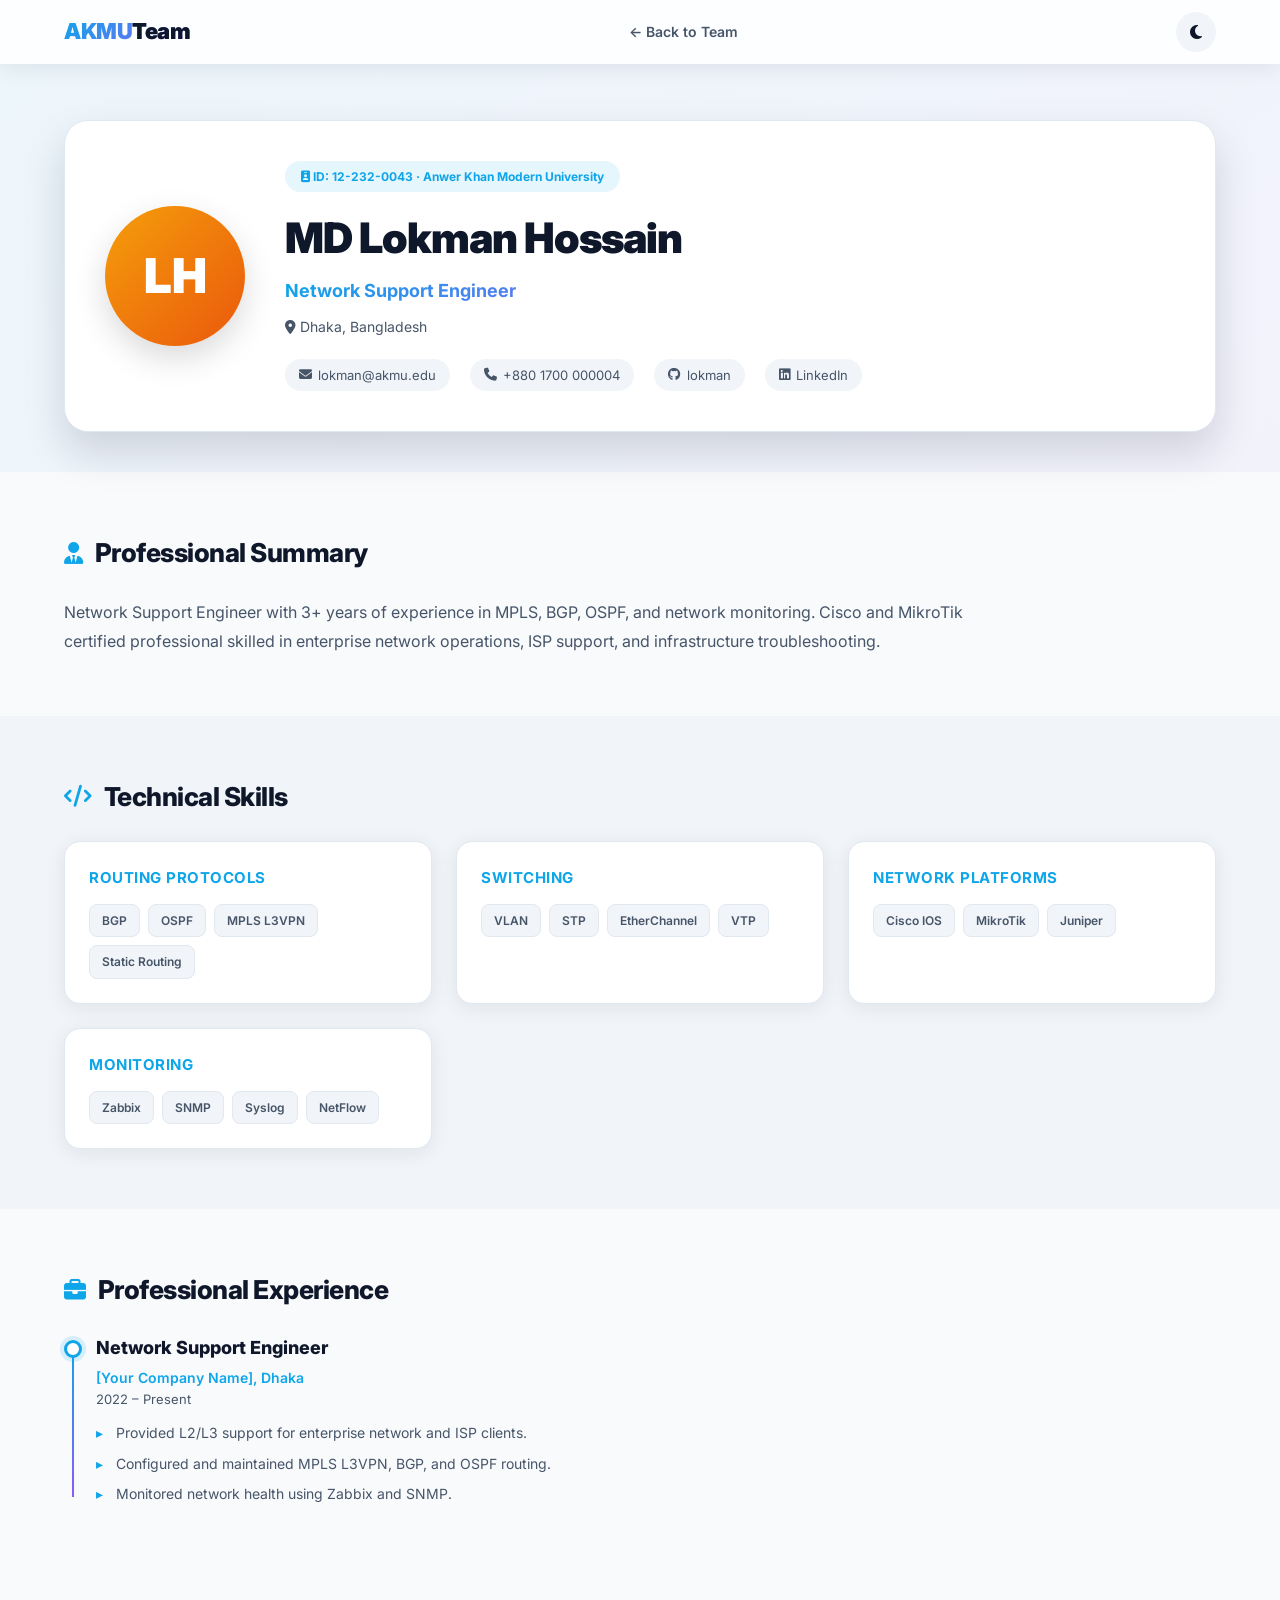
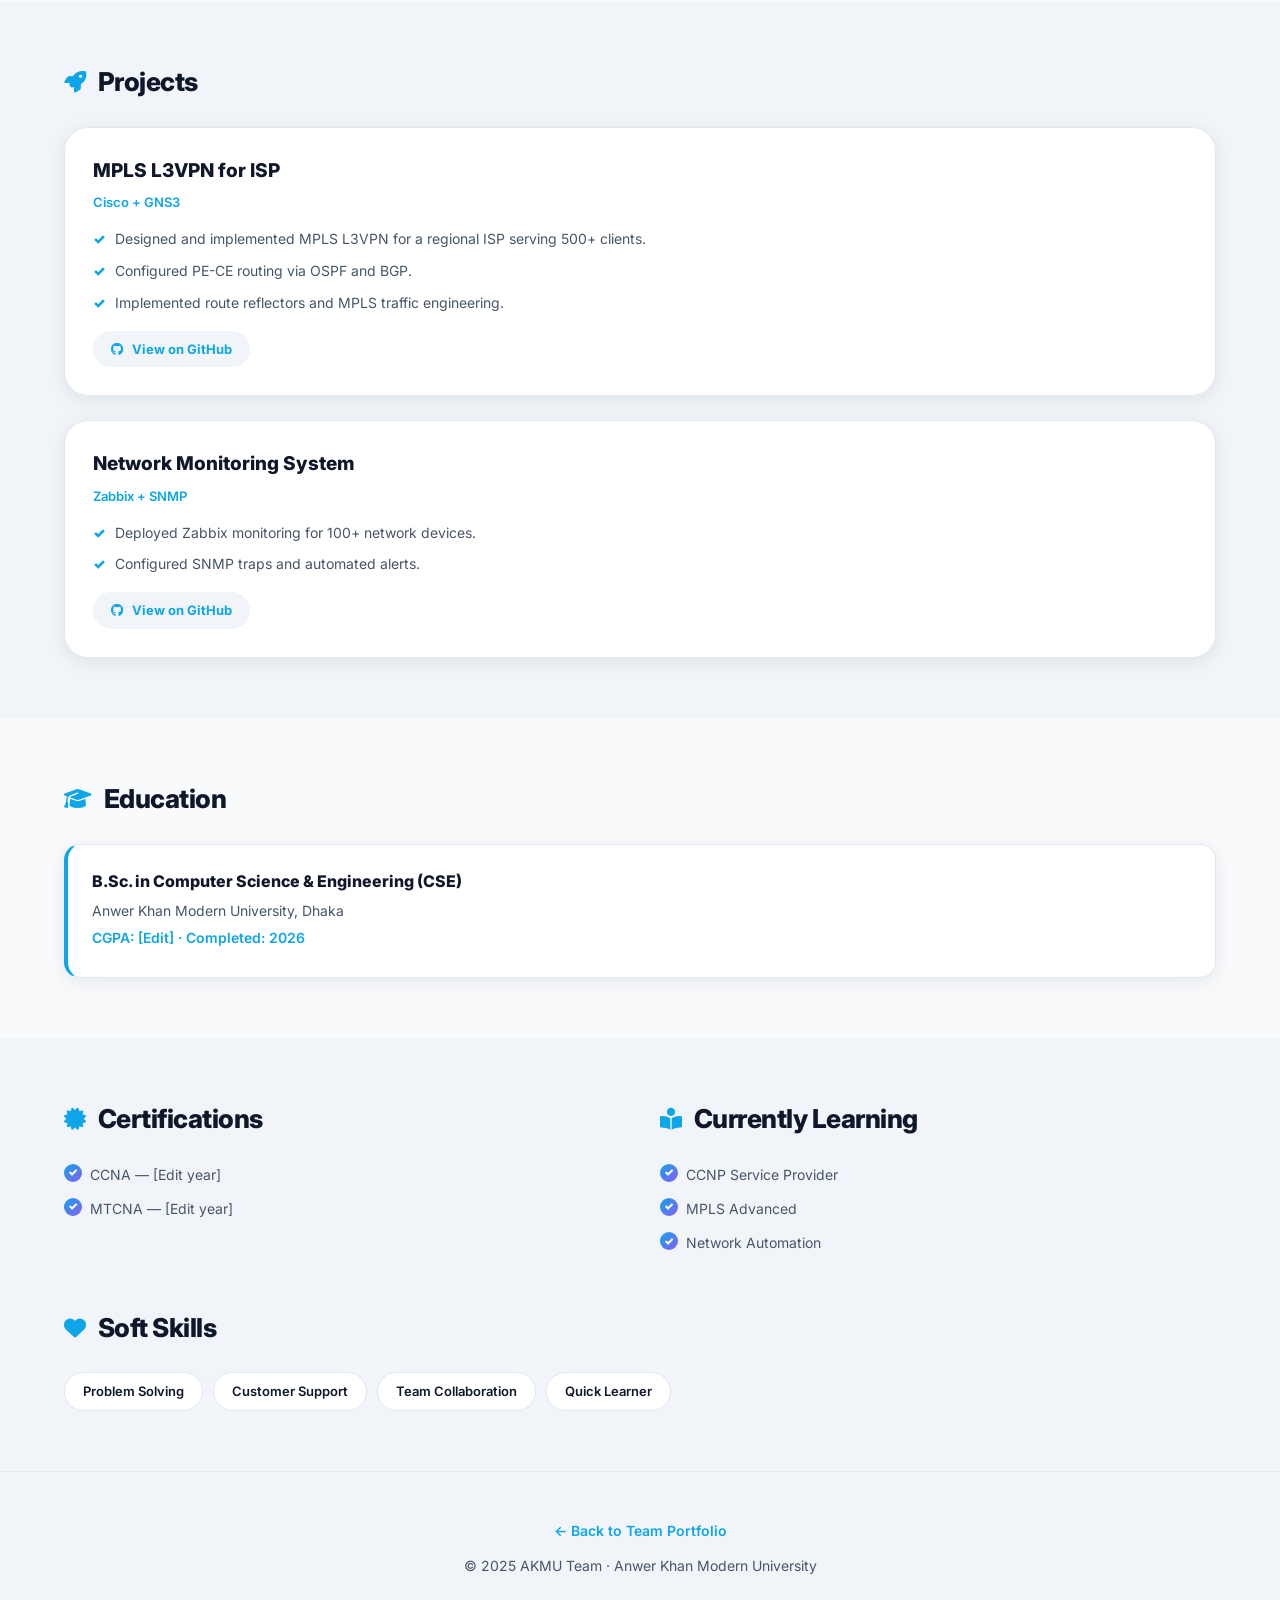
==== members/lokman.html @ a381afcb "feat: initial commit of AKMU team portfolio project" ====
<!DOCTYPE html>
<html lang="en">
<head>
  <meta charset="UTF-8" />
  <meta name="viewport" content="width=device-width, initial-scale=1.0" />
  <title>MD Lokman Hossain | Network Support Engineer — AKMU Team</title>
  <meta name="description" content="Profile of MD Lokman Hossain — Network Support Engineer. MPLS, BGP, OSPF specialist." />

  <link rel="preconnect" href="https://fonts.googleapis.com">
  <link href="https://fonts.googleapis.com/css2?family=Inter:wght@300;400;500;600;700;800;900&display=swap" rel="stylesheet">
  <link rel="stylesheet" href="https://cdnjs.cloudflare.com/ajax/libs/font-awesome/6.5.0/css/all.min.css">
  <link rel="stylesheet" href="../css/style.css">
  <link rel="stylesheet" href="../css/responsive.css">
  <link rel="stylesheet" href="../css/profile.css">
</head>
<body>

  <nav class="navbar scrolled">
    <div class="nav-container">
      <a href="../index.html" class="logo">AKMU<span>Team</span></a>
      <ul class="nav-links">
        <li><a href="../index.html#team">← Back to Team</a></li>
      </ul>
      <div class="nav-actions">
        <button class="theme-toggle" id="themeToggle" aria-label="Toggle dark mode">
          <i class="fas fa-moon"></i>
        </button>
      </div>
    </div>
  </nav>

  <section class="profile-hero">
    <div class="container">
      <div class="profile-header-card">
        <div class="profile-avatar orange"><span>LH</span></div>
        <div class="profile-intro">
          <span class="profile-badge">
            <i class="fas fa-id-badge"></i> ID: 12-232-0043 · Anwer Khan Modern University
          </span>
          <h1>MD Lokman Hossain</h1>
          <p class="profile-role gradient-text">Network Support Engineer</p>
          <p class="profile-location"><i class="fas fa-map-marker-alt"></i> Dhaka, Bangladesh</p>
          <div class="profile-contacts">
            <a href="mailto:lokman@akmu.edu"><i class="fas fa-envelope"></i> lokman@akmu.edu</a>
            <a href="tel:+8801700000004"><i class="fas fa-phone"></i> +880 1700 000004</a>
            <a href="https://github.com/lokman" target="_blank" rel="noreferrer"><i class="fab fa-github"></i> lokman</a>
            <a href="https://linkedin.com/in/lokman" target="_blank" rel="noreferrer"><i class="fab fa-linkedin"></i> LinkedIn</a>
          </div>
        </div>
      </div>
    </div>
  </section>

  <section class="profile-section">
    <div class="container">
      <h2><i class="fas fa-user-tie"></i> Professional Summary</h2>
      <p class="profile-text">
        Network Support Engineer with 3+ years of experience in MPLS, BGP, OSPF, and network monitoring.
        Cisco and MikroTik certified professional skilled in enterprise network operations, ISP support,
        and infrastructure troubleshooting.
      </p>
    </div>
  </section>

  <section class="profile-section alt">
    <div class="container">
      <h2><i class="fas fa-code"></i> Technical Skills</h2>
      <div class="skill-groups">
        <div class="skill-group">
          <h3>Routing Protocols</h3>
          <div class="skill-tags">
            <span>BGP</span><span>OSPF</span><span>MPLS L3VPN</span><span>Static Routing</span>
          </div>
        </div>
        <div class="skill-group">
          <h3>Switching</h3>
          <div class="skill-tags">
            <span>VLAN</span><span>STP</span><span>EtherChannel</span><span>VTP</span>
          </div>
        </div>
        <div class="skill-group">
          <h3>Network Platforms</h3>
          <div class="skill-tags">
            <span>Cisco IOS</span><span>MikroTik</span><span>Juniper</span>
          </div>
        </div>
        <div class="skill-group">
          <h3>Monitoring</h3>
          <div class="skill-tags">
            <span>Zabbix</span><span>SNMP</span><span>Syslog</span><span>NetFlow</span>
          </div>
        </div>
      </div>
    </div>
  </section>

  <section class="profile-section">
    <div class="container">
      <h2><i class="fas fa-briefcase"></i> Professional Experience</h2>
      <div class="timeline">
        <div class="timeline-item">
          <div class="timeline-dot"></div>
          <div class="timeline-content">
            <h3>Network Support Engineer</h3>
            <p class="timeline-company">[Your Company Name], Dhaka</p>
            <p class="timeline-period">2022 – Present</p>
            <ul>
              <li>Provided L2/L3 support for enterprise network and ISP clients.</li>
              <li>Configured and maintained MPLS L3VPN, BGP, and OSPF routing.</li>
              <li>Monitored network health using Zabbix and SNMP.</li>
            </ul>
          </div>
        </div>
      </div>
    </div>
  </section>

  <section class="profile-section alt">
    <div class="container">
      <h2><i class="fas fa-rocket"></i> Projects</h2>
      <div class="project-list">
        <article class="profile-project">
          <h3>MPLS L3VPN for ISP</h3>
          <p class="project-platform">Cisco + GNS3</p>
          <ul>
            <li>Designed and implemented MPLS L3VPN for a regional ISP serving 500+ clients.</li>
            <li>Configured PE-CE routing via OSPF and BGP.</li>
            <li>Implemented route reflectors and MPLS traffic engineering.</li>
          </ul>
          <a href="#" class="project-link"><i class="fab fa-github"></i> View on GitHub</a>
        </article>

        <article class="profile-project">
          <h3>Network Monitoring System</h3>
          <p class="project-platform">Zabbix + SNMP</p>
          <ul>
            <li>Deployed Zabbix monitoring for 100+ network devices.</li>
            <li>Configured SNMP traps and automated alerts.</li>
          </ul>
          <a href="#" class="project-link"><i class="fab fa-github"></i> View on GitHub</a>
        </article>
      </div>
    </div>
  </section>

  <section class="profile-section">
    <div class="container">
      <h2><i class="fas fa-graduation-cap"></i> Education</h2>
      <div class="education-grid">
        <div class="education-card">
          <h3>B.Sc. in Computer Science & Engineering (CSE)</h3>
          <p>Anwer Khan Modern University, Dhaka</p>
          <p class="edu-meta">CGPA: [Edit] · Completed: 2026</p>
        </div>
      </div>
    </div>
  </section>

  <section class="profile-section alt">
    <div class="container">
      <div class="two-col">
        <div>
          <h2><i class="fas fa-certificate"></i> Certifications</h2>
          <ul class="check-list">
            <li>CCNA — [Edit year]</li>
            <li>MTCNA — [Edit year]</li>
          </ul>
        </div>
        <div>
          <h2><i class="fas fa-book-reader"></i> Currently Learning</h2>
          <ul class="check-list">
            <li>CCNP Service Provider</li>
            <li>MPLS Advanced</li>
            <li>Network Automation</li>
          </ul>
        </div>
      </div>

      <h2 style="margin-top: 40px;"><i class="fas fa-heart"></i> Soft Skills</h2>
      <div class="soft-skills">
        <span>Problem Solving</span>
        <span>Customer Support</span>
        <span>Team Collaboration</span>
        <span>Quick Learner</span>
      </div>
    </div>
  </section>

  <footer class="footer">
    <div class="container">
      <p><a href="../index.html#team" style="color: var(--primary); font-weight: 600;">← Back to Team Portfolio</a></p>
      <p style="margin-top: 12px;">© 2025 AKMU Team · Anwer Khan Modern University</p>
    </div>
  </footer>

  <script src="../js/darkmode.js"></script>
</body>
</html>
---- css/style.css ----
* { margin: 0; padding: 0; box-sizing: border-box; }

:root {
  --primary: #0ea5e9;
  --accent: #8b5cf6;
  --pink: #ec4899;
  --bg: #f8fafc;
  --bg-alt: #f1f5f9;
  --card: #ffffff;
  --text: #0f172a;
  --text-soft: #475569;
  --border: #e2e8f0;
  --shadow: 0 4px 20px rgba(15, 23, 42, 0.08);
  --shadow-lg: 0 20px 40px rgba(15, 23, 42, 0.15);
  --radius: 16px;
  --radius-lg: 24px;
  --transition: all 0.3s cubic-bezier(0.4, 0, 0.2, 1);
}

body.dark {
  --bg: #0f172a;
  --bg-alt: #1e293b;
  --card: #1e293b;
  --text: #f1f5f9;
  --text-soft: #94a3b8;
  --border: #334155;
  --shadow: 0 4px 20px rgba(0, 0, 0, 0.3);
  --shadow-lg: 0 20px 40px rgba(0, 0, 0, 0.5);
}

html { scroll-behavior: smooth; }

body {
  font-family: 'Inter', system-ui, -apple-system, sans-serif;
  background: var(--bg);
  color: var(--text);
  line-height: 1.6;
  overflow-x: hidden;
  transition: background 0.3s, color 0.3s;
}

img { max-width: 100%; display: block; }
a { text-decoration: none; color: inherit; }
ul { list-style: none; }

.container { max-width: 1200px; margin: 0 auto; padding: 0 24px; }
.container-narrow { max-width: 720px; margin: 0 auto; padding: 0 24px; }
.section { padding: 100px 0; }

.section-header { text-align: center; margin-bottom: 60px; }

.section-tag {
  display: inline-block;
  font-size: 13px;
  font-weight: 700;
  text-transform: uppercase;
  letter-spacing: 2px;
  color: var(--primary);
  margin-bottom: 12px;
}

.section-header h2 {
  font-size: clamp(28px, 4vw, 48px);
  font-weight: 800;
  margin-bottom: 16px;
  letter-spacing: -0.5px;
}

.section-header p {
  color: var(--text-soft);
  max-width: 620px;
  margin: 0 auto;
  font-size: 16px;
}

.gradient-text {
  background: linear-gradient(135deg, #0ea5e9 0%, #8b5cf6 50%, #ec4899 100%);
  -webkit-background-clip: text;
  background-clip: text;
  -webkit-text-fill-color: transparent;
}

/* NAVBAR */
.navbar {
  position: fixed;
  top: 0; left: 0; width: 100%;
  z-index: 1000;
  padding: 16px 0;
  transition: var(--transition);
}

.navbar.scrolled {
  background: rgba(255, 255, 255, 0.85);
  backdrop-filter: blur(20px);
  -webkit-backdrop-filter: blur(20px);
  box-shadow: var(--shadow);
  padding: 12px 0;
}

body.dark .navbar.scrolled { background: rgba(15, 23, 42, 0.85); }

.nav-container {
  max-width: 1200px;
  margin: 0 auto;
  padding: 0 24px;
  display: flex;
  align-items: center;
  justify-content: space-between;
}

.logo {
  font-size: 22px;
  font-weight: 900;
  letter-spacing: -0.5px;
  background: linear-gradient(135deg, #0ea5e9, #8b5cf6);
  -webkit-background-clip: text;
  background-clip: text;
  -webkit-text-fill-color: transparent;
}

.logo span { -webkit-text-fill-color: var(--text); color: var(--text); }

.nav-links { display: flex; gap: 36px; }

.nav-links a {
  font-size: 14px;
  font-weight: 600;
  color: var(--text-soft);
  position: relative;
  transition: var(--transition);
}

.nav-links a::after {
  content: '';
  position: absolute;
  bottom: -6px; left: 0;
  width: 0; height: 2px;
  background: linear-gradient(90deg, var(--primary), var(--accent));
  transition: width 0.3s;
}

.nav-links a:hover, .nav-links a.active { color: var(--primary); }
.nav-links a:hover::after, .nav-links a.active::after { width: 100%; }

.nav-actions { display: flex; align-items: center; gap: 12px; }

.theme-toggle, .hamburger {
  width: 40px; height: 40px;
  border-radius: 50%;
  border: none;
  background: var(--bg-alt);
  color: var(--text);
  cursor: pointer;
  font-size: 16px;
  transition: var(--transition);
  display: flex;
  align-items: center;
  justify-content: center;
}

.theme-toggle:hover {
  background: linear-gradient(135deg, var(--primary), var(--accent));
  color: #fff;
  transform: rotate(20deg);
}

.hamburger { display: none; }

/* HERO */
.hero {
  min-height: 100vh;
  display: flex;
  align-items: center;
  justify-content: center;
  position: relative;
  overflow: hidden;
  padding: 100px 24px 60px;
}

.blob {
  position: absolute;
  border-radius: 50%;
  filter: blur(80px);
  opacity: 0.4;
  animation: float 8s ease-in-out infinite;
}

.blob-1 { width: 400px; height: 400px; background: #38bdf8; top: -100px; left: -100px; }
.blob-2 { width: 350px; height: 350px; background: #a78bfa; bottom: -80px; right: -80px; animation-delay: 2s; }
.blob-3 { width: 250px; height: 250px; background: #f472b6; top: 40%; right: 20%; animation-delay: 4s; }

@keyframes float {
  0%, 100% { transform: translate(0, 0) scale(1); }
  50% { transform: translate(30px, -30px) scale(1.1); }
}

.hero-content { max-width: 900px; text-align: center; position: relative; z-index: 2; }

.hero-badge {
  display: inline-block;
  padding: 8px 20px;
  font-size: 13px;
  font-weight: 600;
  border-radius: 999px;
  background: rgba(14, 165, 233, 0.1);
  color: var(--primary);
  border: 1px solid rgba(14, 165, 233, 0.2);
  margin-bottom: 28px;
  animation: fadeUp 0.8s ease-out;
}

.hero h1 {
  font-size: clamp(36px, 6vw, 76px);
  font-weight: 900;
  line-height: 1.1;
  letter-spacing: -2px;
  margin-bottom: 28px;
  animation: fadeUp 0.8s ease-out 0.1s both;
}

.hero-desc {
  font-size: clamp(15px, 1.5vw, 18px);
  color: var(--text-soft);
  max-width: 640px;
  margin: 0 auto 40px;
  animation: fadeUp 0.8s ease-out 0.2s both;
}

.hero-buttons {
  display: flex;
  gap: 16px;
  justify-content: center;
  flex-wrap: wrap;
  animation: fadeUp 0.8s ease-out 0.3s both;
}

@keyframes fadeUp {
  from { opacity: 0; transform: translateY(30px); }
  to { opacity: 1; transform: translateY(0); }
}

.btn {
  display: inline-flex;
  align-items: center;
  gap: 10px;
  padding: 14px 28px;
  border-radius: 999px;
  font-size: 15px;
  font-weight: 700;
  cursor: pointer;
  border: none;
  transition: var(--transition);
  white-space: nowrap;
}

.btn-primary {
  background: linear-gradient(135deg, var(--primary), var(--accent));
  color: #fff;
  box-shadow: 0 8px 24px rgba(14, 165, 233, 0.35);
}

.btn-primary:hover { transform: translateY(-3px); box-shadow: 0 12px 32px rgba(14, 165, 233, 0.5); }

.btn-outline {
  background: transparent;
  color: var(--text);
  border: 2px solid var(--border);
}

.btn-outline:hover { border-color: var(--primary); color: var(--primary); transform: translateY(-3px); }

.scroll-down {
  position: absolute;
  bottom: 30px;
  left: 50%;
  transform: translateX(-50%);
  width: 44px; height: 44px;
  border-radius: 50%;
  background: var(--card);
  box-shadow: var(--shadow);
  display: flex;
  align-items: center;
  justify-content: center;
  color: var(--primary);
  animation: bounce 2s infinite;
  z-index: 2;
}

@keyframes bounce {
  0%, 100% { transform: translateX(-50%) translateY(0); }
  50% { transform: translateX(-50%) translateY(-10px); }
}

/* ABOUT */
.about { background: var(--bg-alt); }

.stats-grid { display: grid; grid-template-columns: repeat(4, 1fr); gap: 24px; }

.stat-card {
  background: var(--card);
  padding: 32px 20px;
  border-radius: var(--radius);
  text-align: center;
  box-shadow: var(--shadow);
  transition: var(--transition);
  border: 1px solid var(--border);
}

.stat-card:hover { transform: translateY(-6px); box-shadow: var(--shadow-lg); }
.stat-card h3 { font-size: 42px; font-weight: 900; letter-spacing: -1.5px; margin-bottom: 8px; }
.stat-card p { color: var(--text-soft); font-size: 14px; font-weight: 500; }

/* TEAM */
.team-grid {
  display: grid;
  grid-template-columns: repeat(auto-fit, minmax(260px, 1fr));
  gap: 30px;
}

.member-card {
  background: var(--card);
  border-radius: var(--radius-lg);
  overflow: hidden;
  box-shadow: var(--shadow);
  transition: var(--transition);
  border: 1px solid var(--border);
}

.member-card:hover { transform: translateY(-10px); box-shadow: var(--shadow-lg); }

.member-header { height: 110px; position: relative; }

.member-header.blue   { background: linear-gradient(135deg, #0ea5e9, #2563eb); }
.member-header.green  { background: linear-gradient(135deg, #10b981, #0d9488); }
.member-header.red    { background: linear-gradient(135deg, #f43f5e, #dc2626); }
.member-header.orange { background: linear-gradient(135deg, #f59e0b, #ea580c); }

.member-avatar {
  position: absolute;
  bottom: -40px;
  left: 50%;
  transform: translateX(-50%);
  width: 90px; height: 90px;
  border-radius: 50%;
  background: var(--card);
  display: flex;
  align-items: center;
  justify-content: center;
  font-size: 28px;
  font-weight: 900;
  box-shadow: 0 8px 24px rgba(0, 0, 0, 0.15);
  border: 4px solid var(--card);
}

.member-header.blue   .member-avatar { color: #2563eb; }
.member-header.green  .member-avatar { color: #0d9488; }
.member-header.red    .member-avatar { color: #dc2626; }
.member-header.orange .member-avatar { color: #ea580c; }

.member-body { padding: 56px 24px 28px; text-align: center; }

.member-name { font-size: 18px; font-weight: 800; margin-bottom: 4px; color: var(--text); }
.member-role { font-size: 14px; font-weight: 600; color: var(--primary); margin-bottom: 4px; }
.member-id { font-size: 12px; color: var(--text-soft); margin-bottom: 16px; }
.member-id i { color: var(--primary); }

.member-bio {
  font-size: 13px;
  color: var(--text-soft);
  line-height: 1.6;
  margin-bottom: 18px;
  min-height: 84px;
}

.member-skills {
  display: flex;
  flex-wrap: wrap;
  justify-content: center;
  gap: 6px;
  margin-bottom: 20px;
}

.skill-tag {
  font-size: 11px;
  font-weight: 600;
  padding: 4px 10px;
  border-radius: 999px;
  background: var(--bg-alt);
  color: var(--text-soft);
  border: 1px solid var(--border);
}

.member-socials { display: flex; justify-content: center; gap: 10px; margin-bottom: 18px; }

.social-btn {
  width: 38px; height: 38px;
  border-radius: 50%;
  background: var(--bg-alt);
  display: flex;
  align-items: center;
  justify-content: center;
  color: var(--text-soft);
  transition: var(--transition);
  font-size: 15px;
}

.social-btn:hover {
  background: linear-gradient(135deg, var(--primary), var(--accent));
  color: #fff;
  transform: translateY(-3px) scale(1.1);
}

.view-profile {
  display: inline-flex;
  align-items: center;
  gap: 8px;
  font-size: 13px;
  font-weight: 700;
  color: var(--primary);
  padding: 10px 20px;
  border-radius: 999px;
  background: rgba(14, 165, 233, 0.08);
  transition: var(--transition);
}

.view-profile:hover { gap: 12px; background: var(--primary); color: #fff; }

/* SKILLS */
.skills { background: var(--bg-alt); }

.skills-cloud {
  display: flex;
  flex-wrap: wrap;
  justify-content: center;
  gap: 12px;
}

.skill-pill {
  padding: 12px 24px;
  background: var(--card);
  border: 1px solid var(--border);
  border-radius: 999px;
  font-size: 14px;
  font-weight: 600;
  color: var(--text);
  transition: var(--transition);
  cursor: default;
}

.skill-pill:hover {
  border-color: var(--primary);
  color: var(--primary);
  transform: translateY(-3px);
  box-shadow: 0 8px 20px rgba(14, 165, 233, 0.15);
}

/* PROJECTS */
.projects-grid {
  display: grid;
  grid-template-columns: repeat(auto-fit, minmax(320px, 1fr));
  gap: 24px;
}

.project-card {
  background: var(--card);
  padding: 28px;
  border-radius: var(--radius-lg);
  border: 1px solid var(--border);
  box-shadow: var(--shadow);
  transition: var(--transition);
  display: flex;
  flex-direction: column;
}

.project-card:hover {
  transform: translateY(-8px);
  box-shadow: var(--shadow-lg);
  border-color: var(--primary);
}

.project-card h3 { font-size: 19px; font-weight: 800; margin-bottom: 8px; color: var(--text); }
.project-author { font-size: 13px; color: var(--primary); font-weight: 600; margin-bottom: 12px; }
.project-card p { font-size: 14px; color: var(--text-soft); line-height: 1.6; margin-bottom: 18px; flex-grow: 1; }

.project-tags { display: flex; flex-wrap: wrap; gap: 8px; margin-bottom: 18px; }

.project-tag {
  font-size: 12px;
  font-weight: 600;
  padding: 4px 12px;
  border-radius: 999px;
  background: rgba(14, 165, 233, 0.1);
  color: var(--primary);
}

.project-links { display: flex; gap: 16px; font-size: 13px; font-weight: 600; }

.project-links a {
  color: var(--primary);
  display: inline-flex;
  align-items: center;
  gap: 6px;
  transition: var(--transition);
}

.project-links a:hover { gap: 10px; }

/* CONTACT */
.contact-info {
  display: flex;
  justify-content: center;
  gap: 20px;
  margin-bottom: 40px;
  flex-wrap: wrap;
}

.info-item {
  display: flex;
  align-items: center;
  gap: 10px;
  padding: 14px 22px;
  background: var(--card);
  border-radius: var(--radius);
  border: 1px solid var(--border);
  font-size: 14px;
  font-weight: 600;
  box-shadow: var(--shadow);
}

.info-item i { color: var(--primary); }

.contact-form { display: flex; flex-direction: column; gap: 16px; }
.form-row { display: grid; grid-template-columns: 1fr 1fr; gap: 16px; }

.contact-form input,
.contact-form textarea {
  width: 100%;
  padding: 15px 20px;
  border-radius: var(--radius);
  border: 1px solid var(--border);
  background: var(--card);
  color: var(--text);
  font-family: inherit;
  font-size: 15px;
  transition: var(--transition);
  resize: vertical;
}

.contact-form input:focus,
.contact-form textarea:focus {
  outline: none;
  border-color: var(--primary);
  box-shadow: 0 0 0 4px rgba(14, 165, 233, 0.12);
}

.contact-form button { align-self: center; }

/* FOOTER */
.footer {
  padding: 48px 0 32px;
  text-align: center;
  border-top: 1px solid var(--border);
  background: var(--bg-alt);
}

.footer h3 { font-size: 22px; font-weight: 900; margin-bottom: 12px; }
.footer p { font-size: 14px; color: var(--text-soft); margin-bottom: 6px; }
.footer-sub { font-size: 12px; opacity: 0.7; }
---- css/responsive.css ----
@media (max-width: 900px) {
  .stats-grid { grid-template-columns: repeat(2, 1fr); }

  .nav-links {
    position: fixed;
    top: 72px;
    left: 0;
    width: 100%;
    flex-direction: column;
    gap: 0;
    background: var(--card);
    padding: 20px 0;
    box-shadow: var(--shadow);
    transform: translateY(-150%);
    transition: transform 0.4s ease;
    z-index: 999;
  }

  .nav-links.open { transform: translateY(0); }
  .nav-links li { width: 100%; text-align: center; }
  .nav-links a { display: block; padding: 14px 24px; }
  .nav-links a::after { display: none; }
  .hamburger { display: flex; }
}

@media (max-width: 600px) {
  .section { padding: 70px 0; }
  .stats-grid { grid-template-columns: repeat(2, 1fr); gap: 14px; }
  .stat-card { padding: 24px 12px; }
  .stat-card h3 { font-size: 32px; }
  .form-row { grid-template-columns: 1fr; }
  .hero-buttons { flex-direction: column; align-items: stretch; }
  .btn { justify-content: center; }
  .contact-info { flex-direction: column; align-items: center; }
}
---- css/profile.css ----
.profile-hero {
  padding: 120px 0 40px;
  background: linear-gradient(135deg, rgba(14, 165, 233, 0.05), rgba(139, 92, 246, 0.05));
}

.profile-header-card {
  background: var(--card);
  border-radius: var(--radius-lg);
  padding: 40px;
  box-shadow: var(--shadow-lg);
  border: 1px solid var(--border);
  display: flex;
  align-items: center;
  gap: 40px;
  flex-wrap: wrap;
}

.profile-avatar {
  width: 140px;
  height: 140px;
  border-radius: 50%;
  display: flex;
  align-items: center;
  justify-content: center;
  font-size: 48px;
  font-weight: 900;
  color: #fff;
  flex-shrink: 0;
  box-shadow: 0 12px 32px rgba(0, 0, 0, 0.15);
}

.profile-avatar.blue   { background: linear-gradient(135deg, #0ea5e9, #2563eb); }
.profile-avatar.green  { background: linear-gradient(135deg, #10b981, #0d9488); }
.profile-avatar.red    { background: linear-gradient(135deg, #f43f5e, #dc2626); }
.profile-avatar.orange { background: linear-gradient(135deg, #f59e0b, #ea580c); }

.profile-intro { flex: 1; min-width: 280px; }

.profile-badge {
  display: inline-block;
  padding: 6px 16px;
  font-size: 12px;
  font-weight: 700;
  border-radius: 999px;
  background: rgba(14, 165, 233, 0.1);
  color: var(--primary);
  margin-bottom: 12px;
}

.profile-intro h1 {
  font-size: clamp(28px, 4vw, 42px);
  font-weight: 900;
  letter-spacing: -1px;
  margin-bottom: 6px;
}

.profile-role { font-size: 18px; font-weight: 700; margin-bottom: 10px; }

.profile-location { font-size: 14px; color: var(--text-soft); margin-bottom: 20px; }

.profile-contacts { display: flex; flex-wrap: wrap; gap: 12px 20px; font-size: 13px; }

.profile-contacts a {
  display: inline-flex;
  align-items: center;
  gap: 6px;
  color: var(--text-soft);
  padding: 6px 14px;
  border-radius: 999px;
  background: var(--bg-alt);
  transition: var(--transition);
}

.profile-contacts a:hover {
  background: linear-gradient(135deg, var(--primary), var(--accent));
  color: #fff;
  transform: translateY(-2px);
}

.profile-section { padding: 60px 0; }
.profile-section.alt { background: var(--bg-alt); }

.profile-section h2 {
  font-size: 26px;
  font-weight: 800;
  margin-bottom: 24px;
  display: flex;
  align-items: center;
  gap: 12px;
  letter-spacing: -0.5px;
}

.profile-section h2 i { color: var(--primary); font-size: 22px; }

.profile-text { font-size: 16px; color: var(--text-soft); line-height: 1.8; max-width: 900px; }

.skill-groups {
  display: grid;
  grid-template-columns: repeat(auto-fit, minmax(280px, 1fr));
  gap: 24px;
}

.skill-group {
  background: var(--card);
  padding: 24px;
  border-radius: var(--radius);
  border: 1px solid var(--border);
  box-shadow: var(--shadow);
}

.skill-group h3 {
  font-size: 15px;
  font-weight: 700;
  color: var(--primary);
  margin-bottom: 14px;
  text-transform: uppercase;
  letter-spacing: 0.5px;
}

.skill-tags { display: flex; flex-wrap: wrap; gap: 8px; }

.skill-tags span {
  font-size: 12px;
  font-weight: 600;
  padding: 6px 12px;
  border-radius: 8px;
  background: var(--bg-alt);
  color: var(--text-soft);
  border: 1px solid var(--border);
}

.timeline { position: relative; padding-left: 32px; }

.timeline::before {
  content: '';
  position: absolute;
  left: 8px; top: 8px; bottom: 8px;
  width: 2px;
  background: linear-gradient(180deg, var(--primary), var(--accent));
}

.timeline-item { position: relative; margin-bottom: 36px; }

.timeline-dot {
  position: absolute;
  left: -32px;
  top: 6px;
  width: 18px; height: 18px;
  border-radius: 50%;
  background: var(--card);
  border: 3px solid var(--primary);
  box-shadow: 0 0 0 4px rgba(14, 165, 233, 0.15);
}

.timeline-content h3 { font-size: 18px; font-weight: 800; margin-bottom: 4px; }
.timeline-company { font-size: 14px; font-weight: 600; color: var(--primary); }
.timeline-period { font-size: 13px; color: var(--text-soft); margin-bottom: 12px; }

.timeline-content ul { list-style: none; padding-left: 0; }

.timeline-content ul li {
  position: relative;
  padding-left: 20px;
  margin-bottom: 8px;
  font-size: 14px;
  color: var(--text-soft);
  line-height: 1.6;
}

.timeline-content ul li::before {
  content: '▸';
  position: absolute;
  left: 0;
  color: var(--primary);
  font-weight: 900;
}

.project-list { display: flex; flex-direction: column; gap: 24px; }

.profile-project {
  background: var(--card);
  padding: 28px;
  border-radius: var(--radius-lg);
  border: 1px solid var(--border);
  box-shadow: var(--shadow);
  transition: var(--transition);
}

.profile-project:hover {
  transform: translateY(-4px);
  box-shadow: var(--shadow-lg);
  border-color: var(--primary);
}

.profile-project h3 { font-size: 19px; font-weight: 800; margin-bottom: 6px; }
.project-platform { font-size: 13px; font-weight: 600; color: var(--primary); margin-bottom: 14px; }

.profile-project ul { list-style: none; padding-left: 0; margin-bottom: 16px; }

.profile-project ul li {
  position: relative;
  padding-left: 22px;
  margin-bottom: 8px;
  font-size: 14px;
  color: var(--text-soft);
  line-height: 1.7;
}

.profile-project ul li::before {
  content: '✓';
  position: absolute;
  left: 0;
  color: var(--primary);
  font-weight: 900;
}

.project-link {
  display: inline-flex;
  align-items: center;
  gap: 8px;
  padding: 8px 18px;
  border-radius: 999px;
  background: var(--bg-alt);
  color: var(--primary);
  font-size: 13px;
  font-weight: 700;
  transition: var(--transition);
}

.project-link:hover {
  background: linear-gradient(135deg, var(--primary), var(--accent));
  color: #fff;
  transform: translateY(-2px);
}

.education-grid {
  display: grid;
  grid-template-columns: repeat(auto-fit, minmax(280px, 1fr));
  gap: 20px;
}

.education-card {
  background: var(--card);
  padding: 24px;
  border-radius: var(--radius);
  border: 1px solid var(--border);
  box-shadow: var(--shadow);
  border-left: 4px solid var(--primary);
}

.education-card h3 { font-size: 16px; font-weight: 800; margin-bottom: 6px; }
.education-card p { font-size: 14px; color: var(--text-soft); margin-bottom: 4px; }
.edu-meta { font-size: 13px; font-weight: 600; color: var(--primary) !important; }

.two-col { display: grid; grid-template-columns: 1fr 1fr; gap: 40px; }

.check-list { list-style: none; padding: 0; }

.check-list li {
  position: relative;
  padding-left: 26px;
  margin-bottom: 12px;
  font-size: 14px;
  color: var(--text-soft);
  line-height: 1.6;
}

.check-list li::before {
  content: '✓';
  position: absolute;
  left: 0; top: 0;
  width: 18px; height: 18px;
  border-radius: 50%;
  background: linear-gradient(135deg, var(--primary), var(--accent));
  color: #fff;
  font-size: 11px;
  font-weight: 900;
  display: flex;
  align-items: center;
  justify-content: center;
}

.soft-skills { display: flex; flex-wrap: wrap; gap: 10px; }

.soft-skills span {
  padding: 8px 18px;
  border-radius: 999px;
  background: var(--card);
  border: 1px solid var(--border);
  font-size: 13px;
  font-weight: 600;
  color: var(--text);
}

@media (max-width: 700px) {
  .profile-header-card { flex-direction: column; text-align: center; padding: 30px 20px; }
  .profile-contacts { justify-content: center; }
  .profile-section h2 { font-size: 20px; }
  .two-col { grid-template-columns: 1fr; gap: 24px; }
}
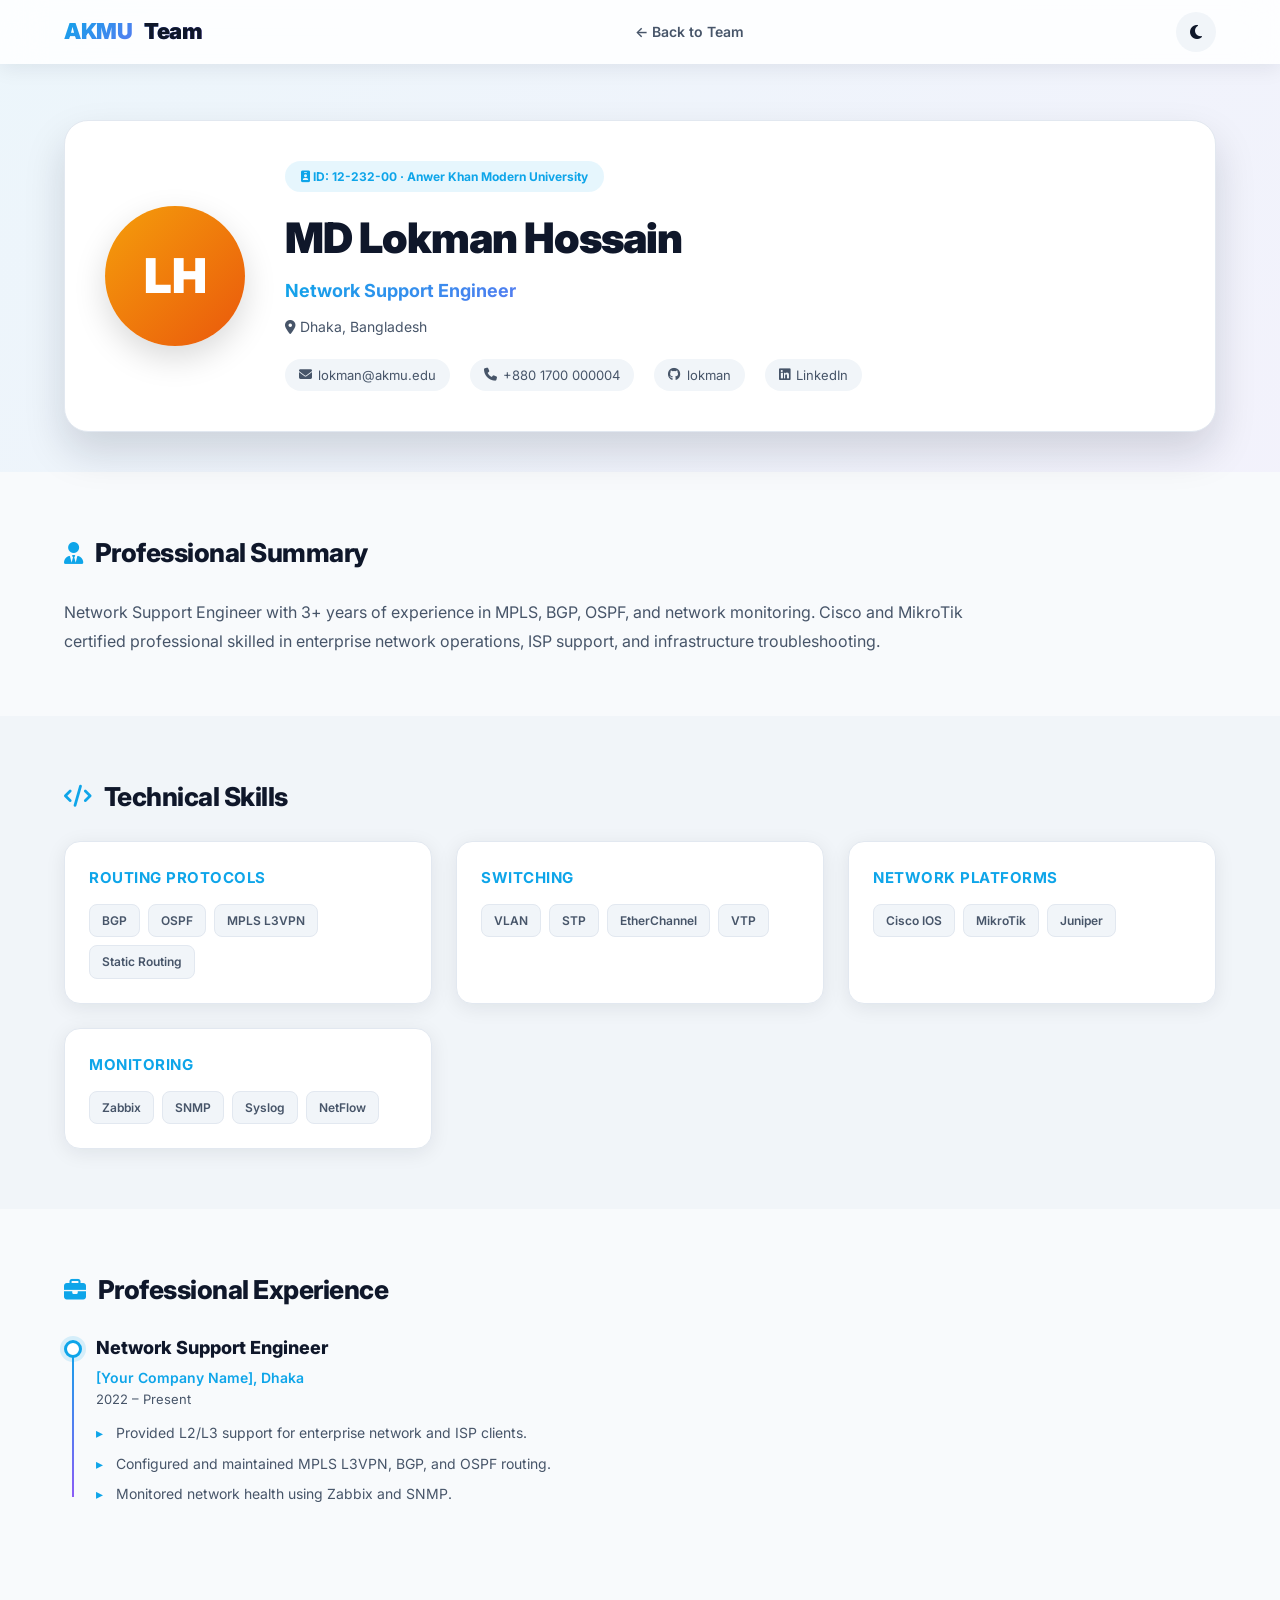
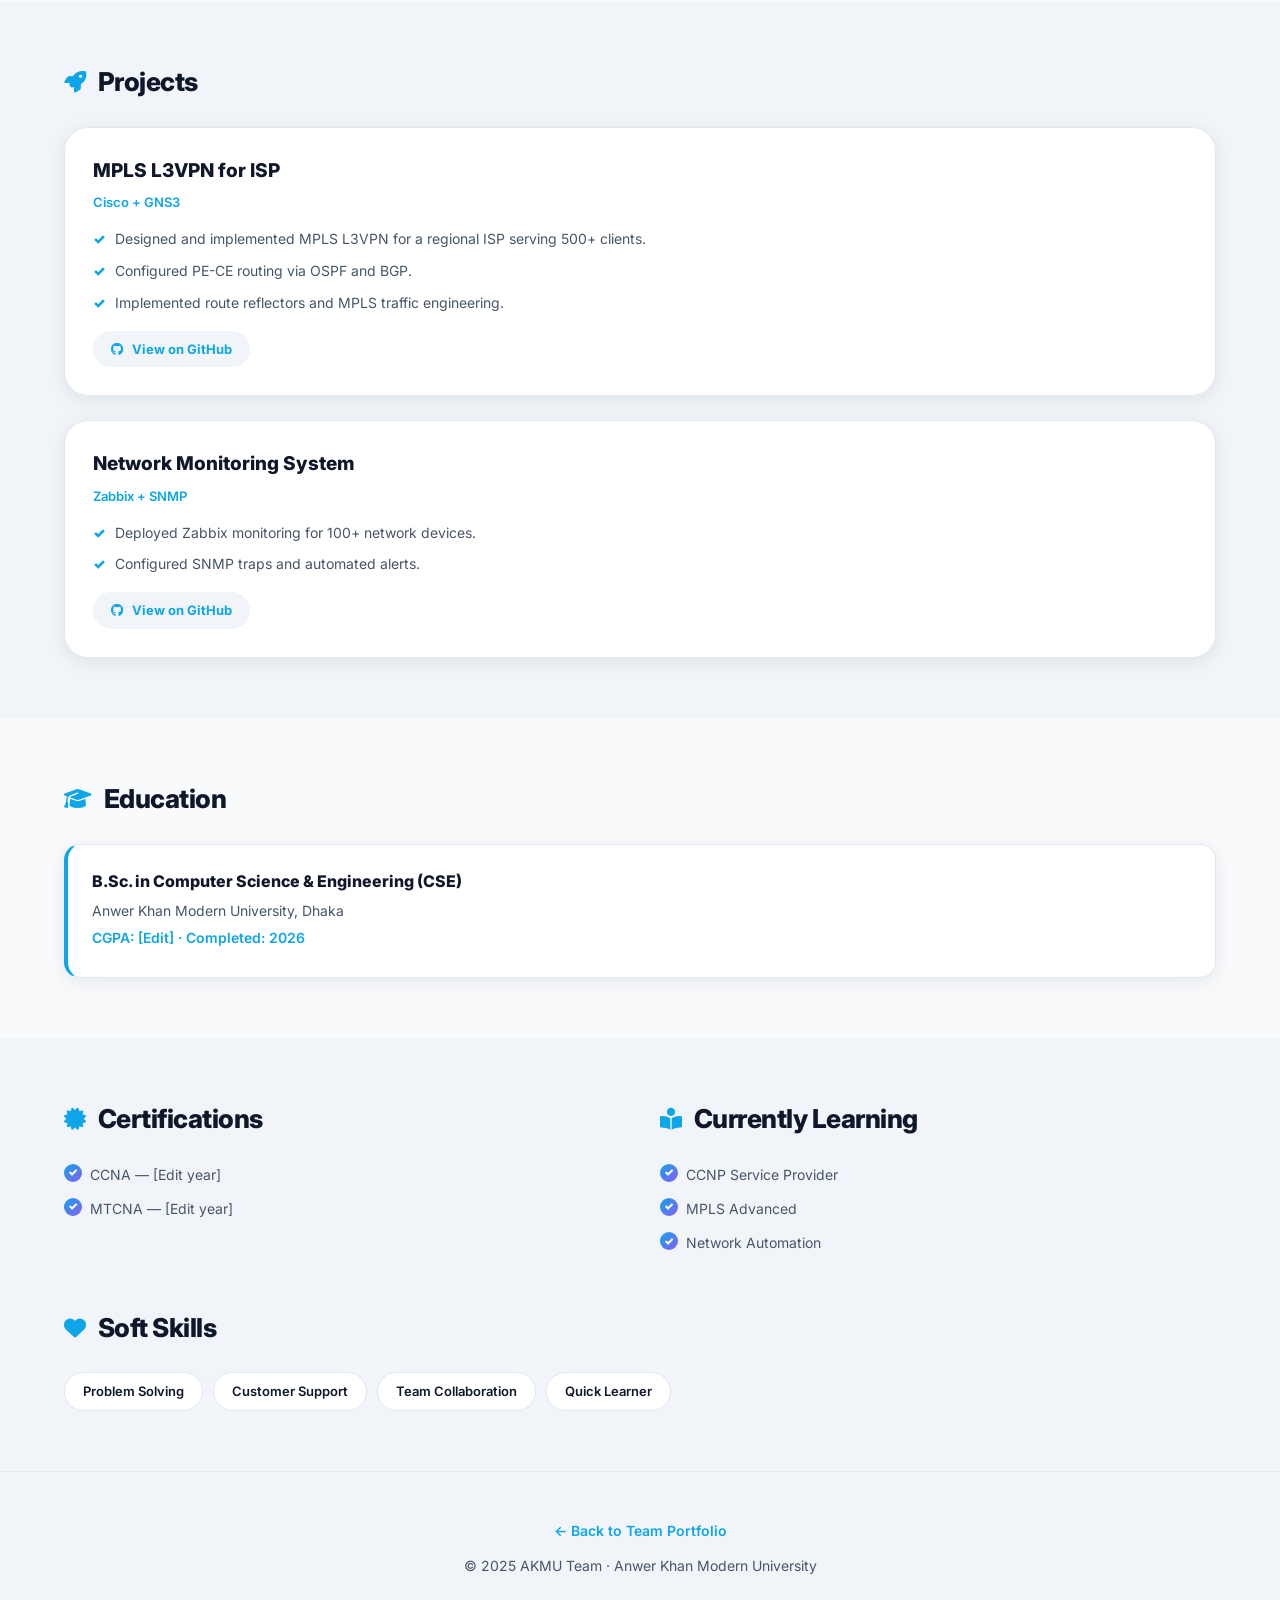
==== commit b33b1eaf: "Fix HTML encoding issues in lokman.html" ====
--- a/members/lokman.html
+++ b/members/lokman.html
@@ -35,7 +35,7 @@
         <div class="profile-avatar orange"><span>LH</span></div>
         <div class="profile-intro">
           <span class="profile-badge">
-            <i class="fas fa-id-badge"></i> ID: 12-232-0043 · Anwer Khan Modern University
+            <i class="fas fa-id-badge"></i> ID: 12-232-00 · Anwer Khan Modern University
           </span>
           <h1>MD Lokman Hossain</h1>
           <p class="profile-role gradient-text">Network Support Engineer</p>
@@ -195,4 +195,4 @@
 
   <script src="../js/darkmode.js"></script>
 </body>
-</html>+</html>
--- a/css/style.css
+++ b/css/style.css
@@ -565,4 +565,130 @@
 
 .footer h3 { font-size: 22px; font-weight: 900; margin-bottom: 12px; }
 .footer p { font-size: 14px; color: var(--text-soft); margin-bottom: 6px; }
-.footer-sub { font-size: 12px; opacity: 0.7; }+.footer-sub { font-size: 12px; opacity: 0.7; }
+/* Member Avatar Image */
+.member-avatar img {
+  width: 100%;
+  height: 100%;
+  border-radius: 50%;
+  object-fit: cover;
+}
+
+/* ═══════════════════════════════════════════
+   ENHANCED HERO SECTION
+   ═══════════════════════════════════════════ */
+
+/* Bigger, bolder badge */
+.hero-badge {
+  background: linear-gradient(135deg, rgba(14, 165, 233, 0.12), rgba(139, 92, 246, 0.12));
+  border: 1px solid rgba(14, 165, 233, 0.3);
+  padding: 12px 28px;
+  font-size: 15px;
+  font-weight: 700;
+  letter-spacing: 0.5px;
+  box-shadow: 0 6px 24px rgba(14, 165, 233, 0.18);
+  display: inline-flex;
+  align-items: center;
+  gap: 10px;
+}
+
+.hero-badge i {
+  font-size: 17px;
+}
+
+.hero-desc strong {
+  color: var(--text);
+  font-weight: 700;
+}
+
+/* Tech stack chips */
+.hero-tech-stack {
+  display: flex;
+  flex-wrap: wrap;
+  justify-content: center;
+  gap: 12px;
+  margin-top: 48px;
+  animation: fadeUp 0.8s ease-out 0.4s both;
+}
+
+.hero-tech-stack span {
+  display: inline-flex;
+  align-items: center;
+  gap: 8px;
+  padding: 10px 20px;
+  background: var(--card);
+  border: 1px solid var(--border);
+  border-radius: 999px;
+  font-size: 13px;
+  font-weight: 600;
+  color: var(--text-soft);
+  transition: var(--transition);
+  box-shadow: 0 2px 8px rgba(15, 23, 42, 0.04);
+}
+
+.hero-tech-stack span i {
+  color: var(--primary);
+  font-size: 15px;
+}
+
+.hero-tech-stack span:hover {
+  transform: translateY(-3px);
+  border-color: var(--primary);
+  color: var(--text);
+  box-shadow: 0 8px 20px rgba(14, 165, 233, 0.15);
+}
+
+
+/* ═══════════════════════════════════════════
+   ENHANCED LOGO
+   ═══════════════════════════════════════════ */
+
+.logo {
+  display: inline-flex;
+  align-items: center;
+  gap: 12px;
+  text-decoration: none;
+  transition: var(--transition);
+}
+
+.logo:hover {
+  transform: translateY(-2px);
+}
+
+.logo-icon {
+  width: 42px;
+  height: 42px;
+  border-radius: 12px;
+  background: linear-gradient(135deg, #0ea5e9, #8b5cf6);
+  display: flex;
+  align-items: center;
+  justify-content: center;
+  color: #fff;
+  font-size: 20px;
+  box-shadow: 0 6px 20px rgba(14, 165, 233, 0.35);
+  transition: var(--transition);
+  flex-shrink: 0;
+}
+
+.logo:hover .logo-icon {
+  transform: rotate(-8deg) scale(1.05);
+  box-shadow: 0 8px 24px rgba(14, 165, 233, 0.5);
+}
+
+.logo-text {
+  font-size: 22px;
+  font-weight: 900;
+  letter-spacing: -0.5px;
+  background: linear-gradient(135deg, #0ea5e9, #8b5cf6);
+  -webkit-background-clip: text;
+  background-clip: text;
+  -webkit-text-fill-color: transparent;
+  line-height: 1;
+}
+
+.logo-text span {
+  -webkit-text-fill-color: var(--text);
+  color: var(--text);
+  font-weight: 800;
+}
+
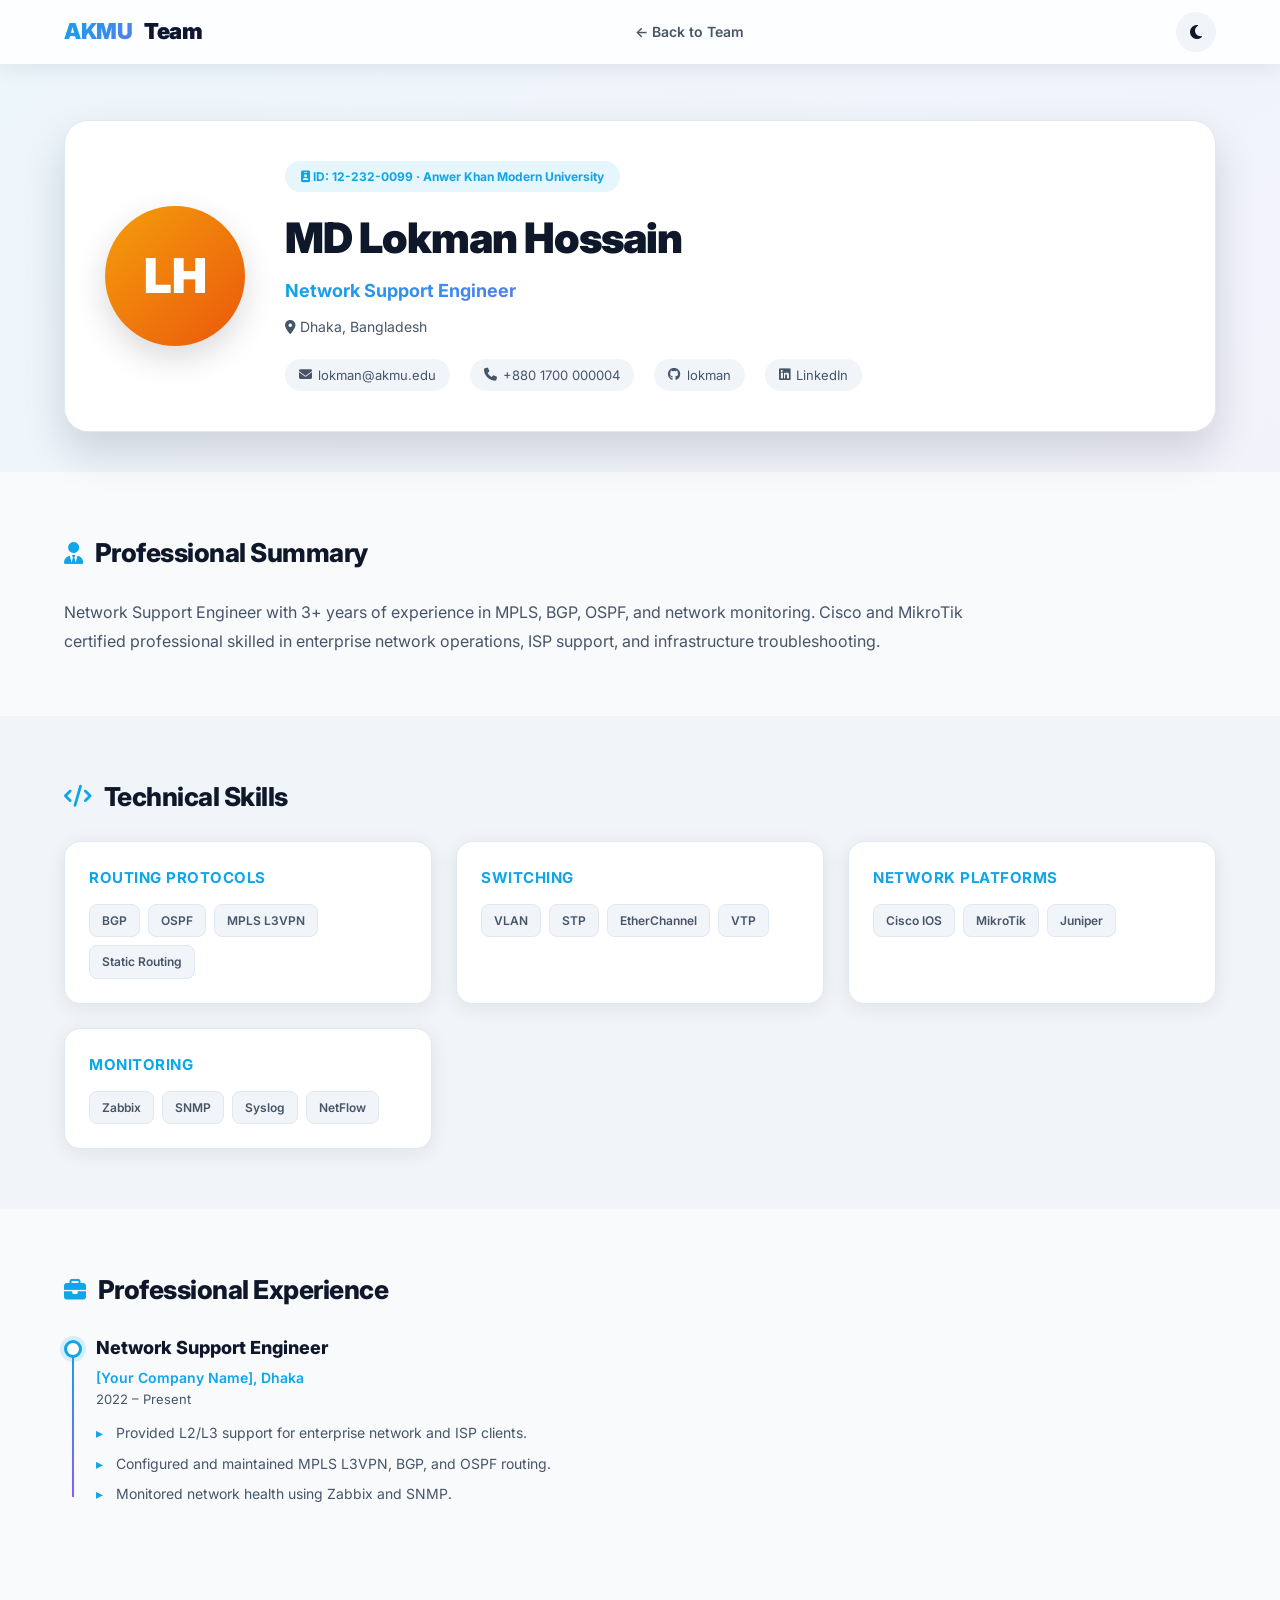
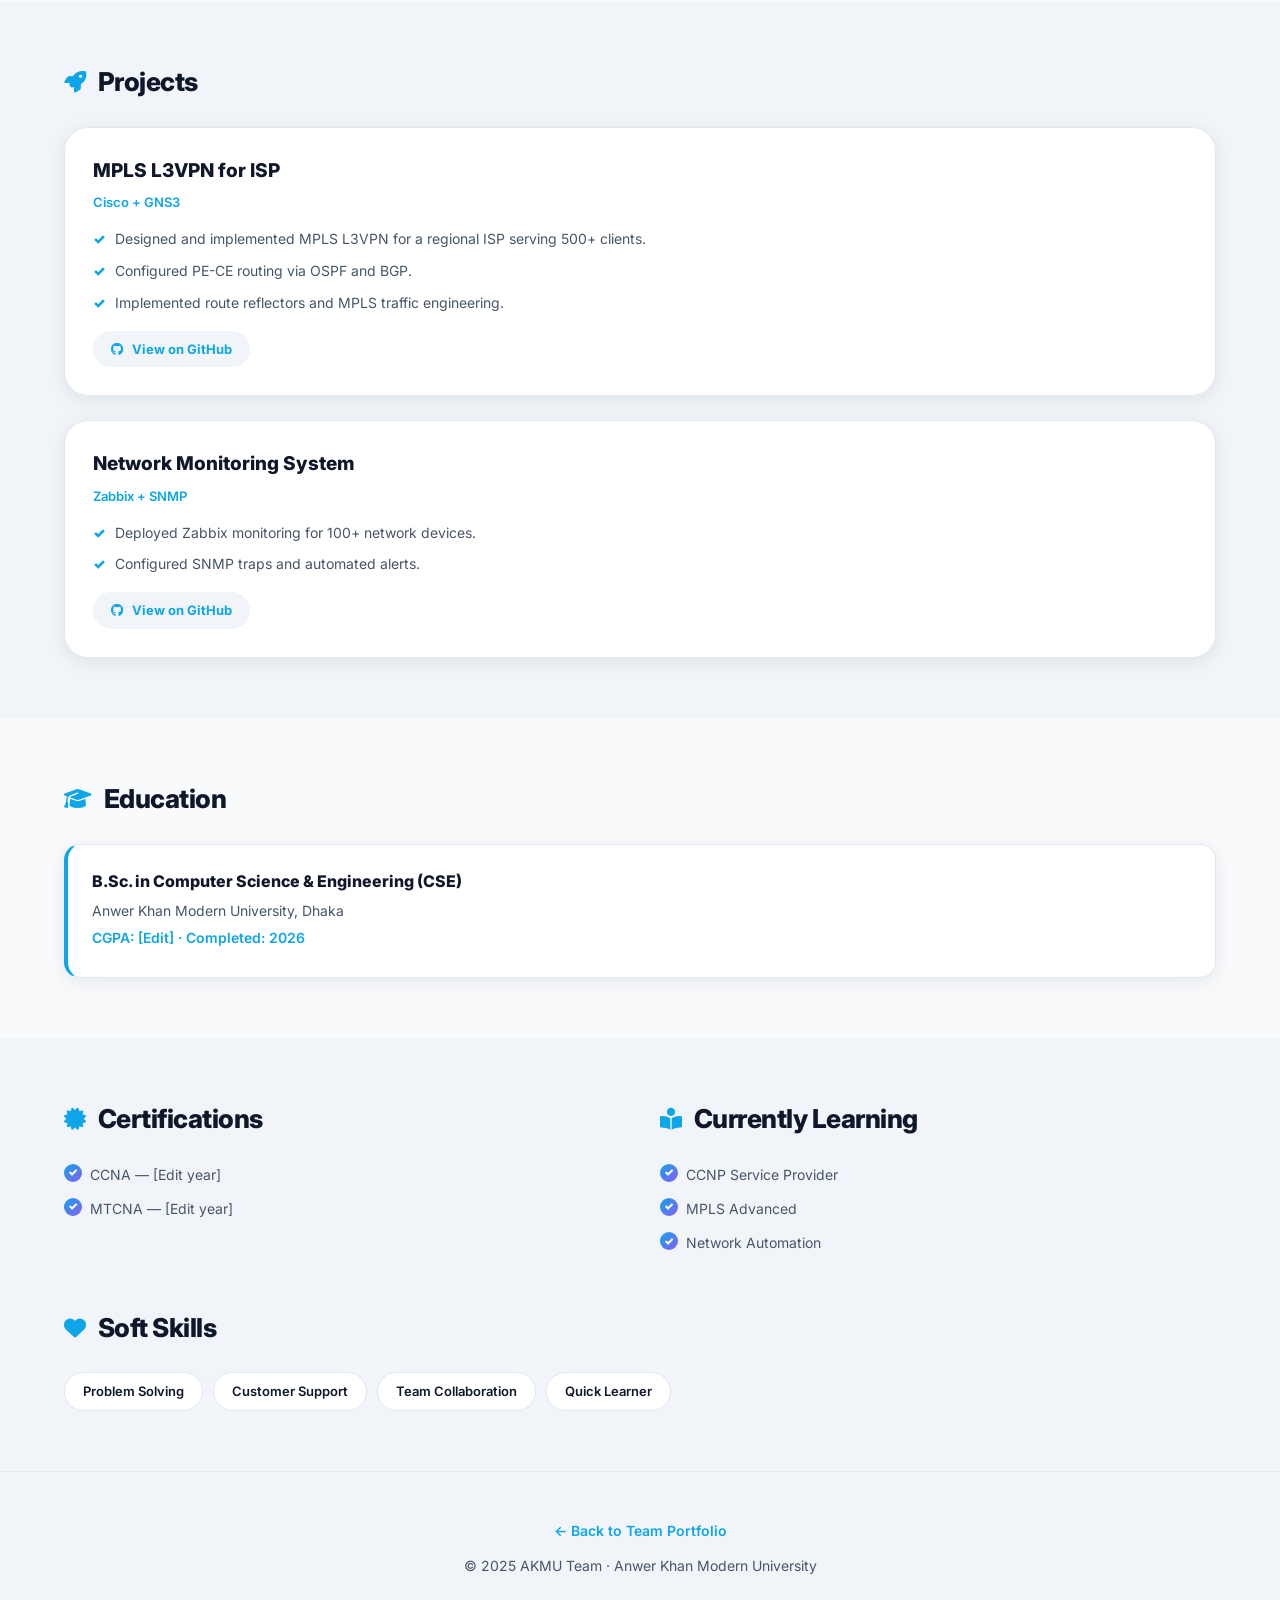
==== commit 222336b3: "Fix HTML encoding issues in lokman.html" ====
--- a/members/lokman.html
+++ b/members/lokman.html
@@ -35,7 +35,7 @@
         <div class="profile-avatar orange"><span>LH</span></div>
         <div class="profile-intro">
           <span class="profile-badge">
-            <i class="fas fa-id-badge"></i> ID: 12-232-00 · Anwer Khan Modern University
+            <i class="fas fa-id-badge"></i> ID: 12-232-0099 · Anwer Khan Modern University
           </span>
           <h1>MD Lokman Hossain</h1>
           <p class="profile-role gradient-text">Network Support Engineer</p>
